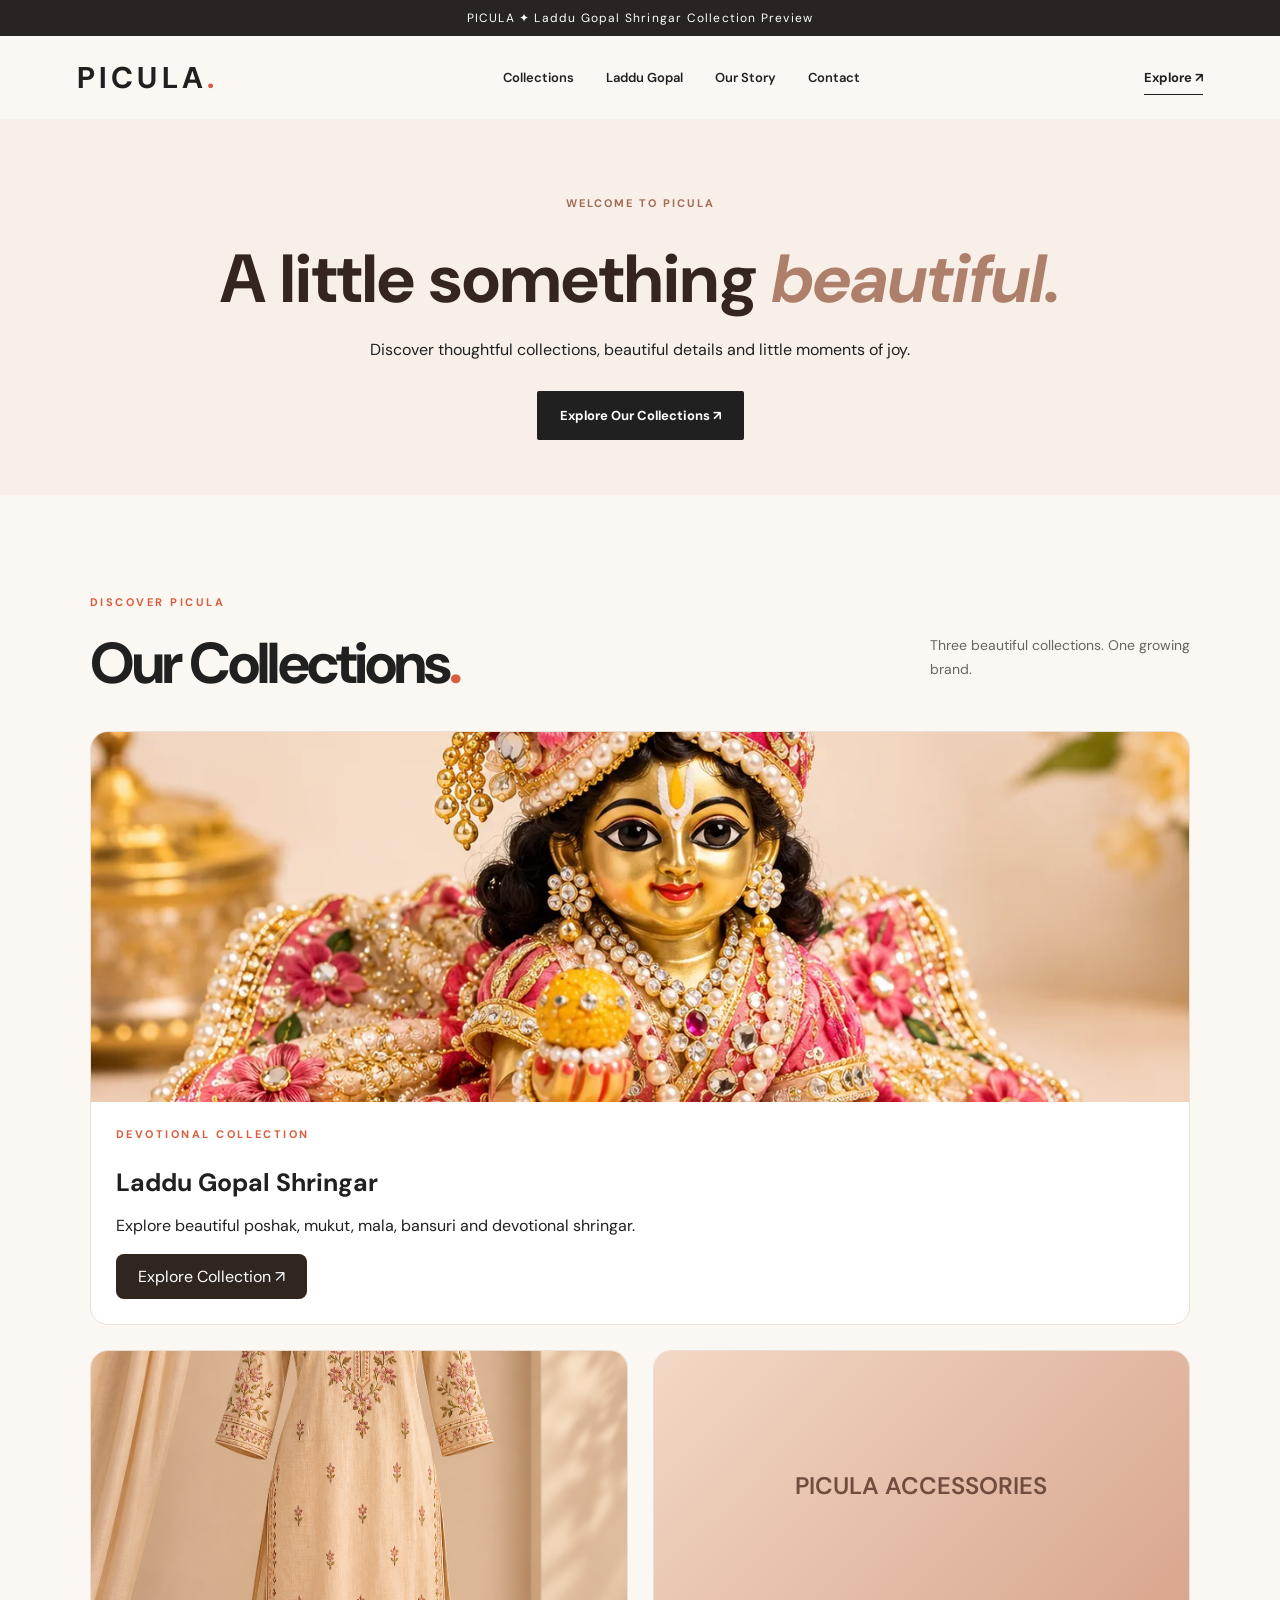
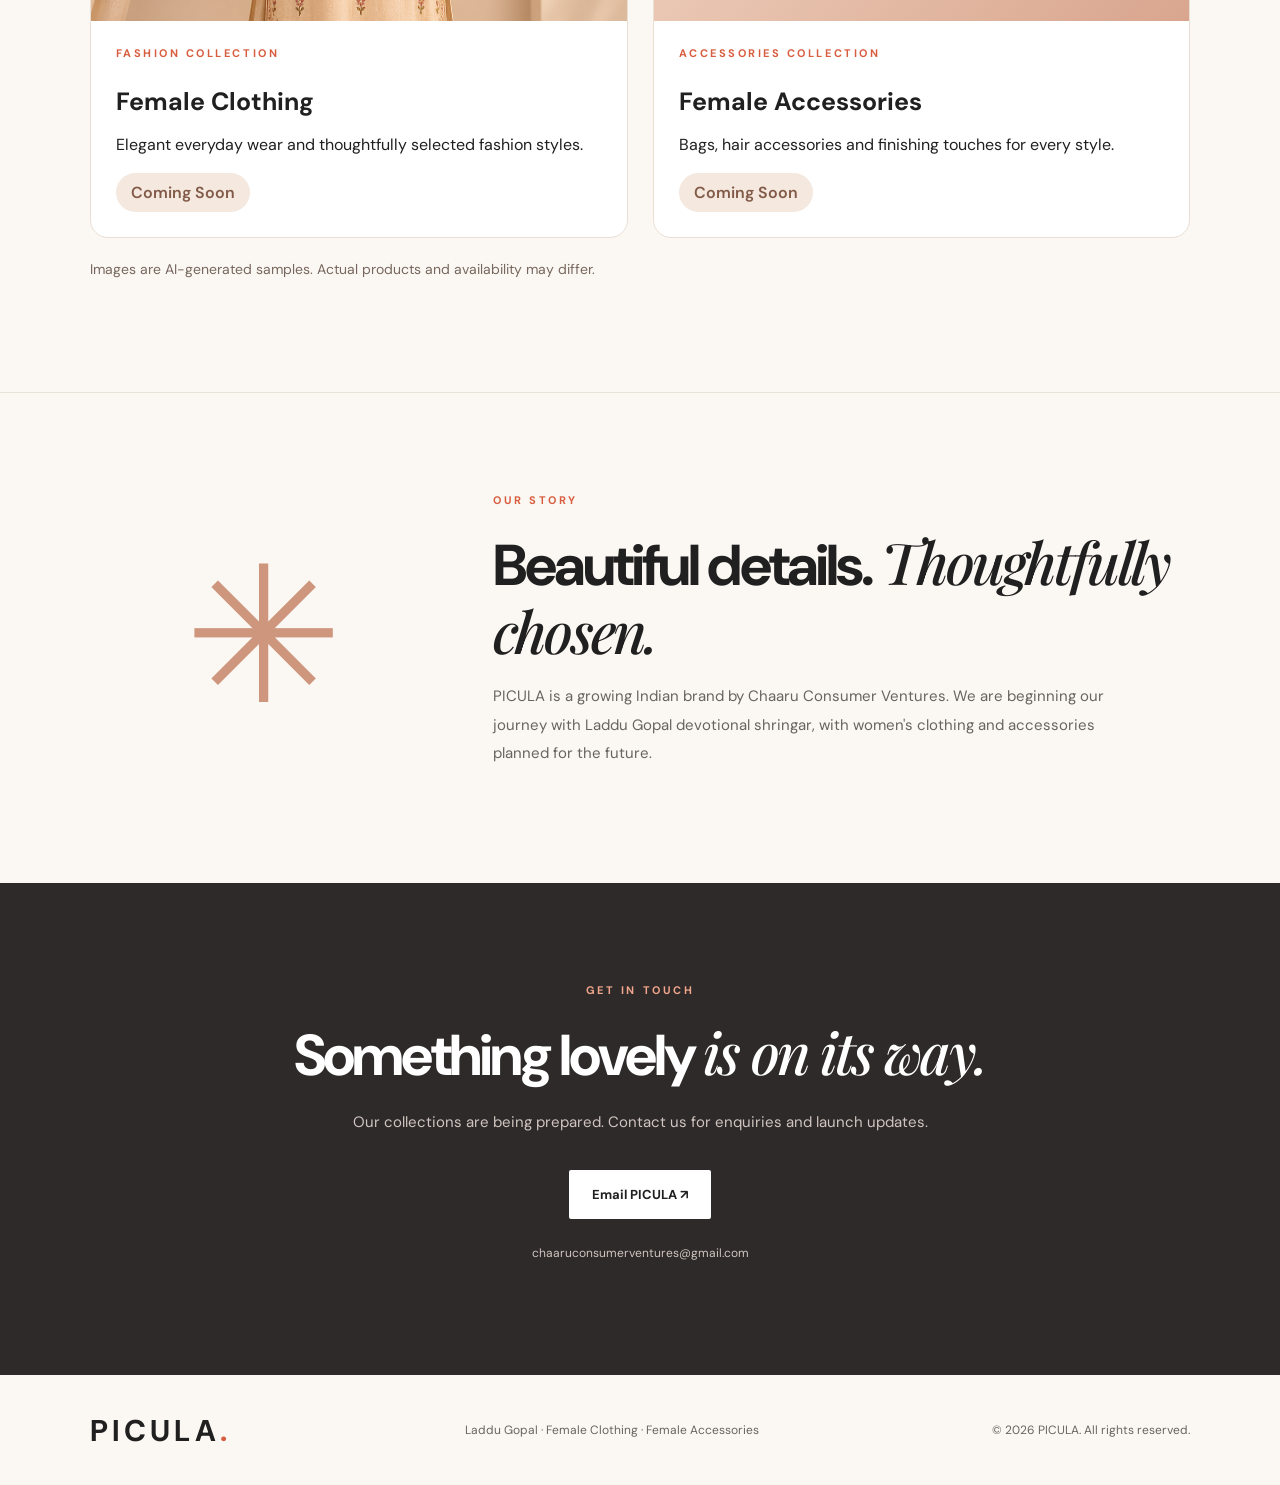
==== index.html @ 21589f57 "Update index.html" ====
<!doctype html>
<html lang="en">
<head>
  <meta charset="utf-8">
  <meta name="viewport" content="width=device-width,initial-scale=1">

  <meta name="description"
    content="PICULA — Laddu Gopal poshak, mukut, mala and devotional shringar. Female clothing and accessories coming soon.">

  <title>PICULA | Laddu Gopal Shringar & More</title>

  <link rel="stylesheet" href="style.css">

  <style>
    /* PICULA NEW HOMEPAGE */

    .picula-welcome {
      text-align: center;
      padding: 75px 20px 55px;
      background: #f8efe8;
    }

    .picula-welcome .eyebrow {
      color: #a26c56;
      letter-spacing: 2px;
    }

    .picula-welcome h1 {
      font-size: clamp(36px, 6vw, 68px);
      line-height: 1.15;
      color: #34251f;
      margin: 18px auto;
      max-width: 850px;
    }

    .picula-welcome h1 em {
      color: #ae806b;
    }

    .picula-welcome p {
      max-width: 600px;
      margin: 0 auto 26px;
      line-height: 1.8;
    }

    .picula-category-grid {
      display: grid;
      grid-template-columns: repeat(2, minmax(0, 1fr));
      gap: 25px;
      margin-top: 35px;
    }

    .picula-category {
      background: white;
      border: 1px solid #eadfd5;
      border-radius: 18px;
      overflow: hidden;
    }

    .picula-category.featured {
      grid-column: 1 / -1;
    }

    .picula-category img {
      display: block;
      width: 100%;
      height: 270px;
      object-fit: cover;
    }

    .picula-category.featured img {
      height: 370px;
      object-position: center 40%;
    }

    .picula-category-info {
      padding: 25px;
    }

    .picula-category-info h3 {
      font-size: 25px;
      margin-bottom: 10px;
    }

    .picula-category-info p {
      margin-bottom: 18px;
    }

    .picula-category-info a {
      display: inline-block;
      padding: 12px 22px;
      background: #302620;
      color: white;
      text-decoration: none;
      border-radius: 8px;
    }

    .picula-coming {
      display: inline-block;
      padding: 9px 15px;
      border-radius: 20px;
      background: #f4e8df;
      color: #825b48;
      font-weight: 600;
    }

    .picula-sample-notice {
      color: #77675e;
      font-size: 14px;
      margin-top: 22px;
    }

    @media (max-width: 650px) {
      .picula-welcome {
        padding: 55px 18px 40px;
      }

      .picula-category-grid {
        grid-template-columns: 1fr;
      }

      .picula-category.featured {
        grid-column: auto;
      }

      .picula-category img,
      .picula-category.featured img {
        height: 250px;
      }
    }
  </style>
</head>

<body>

<div class="announcement">
  PICULA ✦ Laddu Gopal Shringar Collection Preview
</div>

<header class="site-header">
  <a class="logo" href="#home" aria-label="PICULA home">
    PICULA<span class="logo-dot">.</span>
  </a>

  <nav aria-label="Main navigation">
    <a href="#collections">Collections</a>
    <a href="#products">Laddu Gopal</a>
    <a href="#about">Our Story</a>
    <a href="#contact">Contact</a>
  </nav>

  <a class="header-cta" href="#collections">
    Explore ↗
  </a>
</header>

<main>

  <!-- WELCOME -->

  <section class="picula-welcome" id="home">
    <p class="eyebrow">WELCOME TO PICULA</p>

    <h1>
      A little something <em>beautiful.</em>
    </h1>

    <p>
      Discover thoughtful collections, beautiful details
      and little moments of joy.
    </p>

    <a class="button primary" href="#collections">
      Explore Our Collections ↗
    </a>
  </section>

  <!-- THREE COLLECTIONS -->

  <section class="section" id="collections">

    <div class="section-heading">
      <div>
        <p class="eyebrow">DISCOVER PICULA</p>
        <h2>Our Collections<span class="accent">.</span></h2>
      </div>

      <p>
        Three beautiful collections.
        One growing brand.
      </p>
    </div>

    <div class="picula-category-grid">

      <!-- LADDU GOPAL -->

      <article class="picula-category featured">

        <img
          src="images/royal-poshak.webp"
          alt="AI sample image of Laddu Gopal shringar"
          loading="lazy"
        >

        <div class="picula-category-info">
          <p class="eyebrow">DEVOTIONAL COLLECTION</p>

          <h3>Laddu Gopal Shringar</h3>

          <p>
            Explore beautiful poshak, mukut, mala,
            bansuri and devotional shringar.
          </p>

          <a href="#products">
            Explore Collection ↗
          </a>
        </div>
      </article>

      <!-- FEMALE CLOTHING -->

      <article class="picula-category">

        <img
          src="images/elegant-kurti.png"
          alt="AI sample image of women's clothing"
          loading="lazy"
        >

        <div class="picula-category-info">
          <p class="eyebrow">FASHION COLLECTION</p>

          <h3>Female Clothing</h3>

          <p>
            Elegant everyday wear and thoughtfully
            selected fashion styles.
          </p>

          <span class="picula-coming">
            Coming Soon
          </span>
        </div>
      </article>

      <!-- FEMALE ACCESSORIES -->

      <article class="picula-category">

        <div
          style="height:270px;background:linear-gradient(135deg,#f2d8c5,#d9a58e);display:flex;align-items:center;justify-content:center;color:#704d3e;font-size:24px;font-weight:600;"
        >
          PICULA ACCESSORIES
        </div>

        <div class="picula-category-info">
          <p class="eyebrow">ACCESSORIES COLLECTION</p>

          <h3>Female Accessories</h3>

          <p>
            Bags, hair accessories and finishing
            touches for every style.
          </p>

          <span class="picula-coming">
            Coming Soon
          </span>
        </div>
      </article>

    </div>

    <p class="picula-sample-notice">
      Images are AI-generated samples.
      Actual products and availability may differ.
    </p>

  </section>

  <!-- LADDU GOPAL SHOP -->

  <section class="section" id="products" style="display:none;">

    <div class="section-heading">
      <div>
        <p class="eyebrow">PICULA DEVOTIONAL EDIT</p>

        <h2>
          Laddu Gopal Collection
          <span class="accent">.</span>
        </h2>
      </div>

      <p>
        Discover poshak, mukut, jewellery,
        mala and shringar accessories.
      </p>
    </div>

    <div id="product-list"></div>

    <p style="margin-top:24px;color:#777;">
      Demo products and indicative prices only.
      Orders and online payments are not available yet.
    </p>

  </section>

  <!-- ABOUT -->

  <section class="story section" id="about">

    <div class="story-icon">✳</div>

    <div>
      <p class="eyebrow">OUR STORY</p>

      <h2>
        Beautiful details.
        <em>Thoughtfully chosen.</em>
      </h2>

      <p>
        PICULA is a growing Indian brand by
        Chaaru Consumer Ventures.

        We are beginning our journey with
        Laddu Gopal devotional shringar,
        with women's clothing and accessories
        planned for the future.
      </p>
    </div>

  </section>

  <!-- CONTACT -->

  <section class="contact section" id="contact">

    <p class="eyebrow">GET IN TOUCH</p>

    <h2>
      Something lovely
      <em>is on its way.</em>
    </h2>

    <p>
      Our collections are being prepared.
      Contact us for enquiries and launch updates.
    </p>

    <a
      class="button light"
      href="mailto:chaaruconsumerventures@gmail.com?subject=PICULA%20Enquiry"
    >
      Email PICULA ↗
    </a>

    <p class="contact-email">
      chaaruconsumerventures@gmail.com
    </p>

  </section>

</main>

<footer>

  <a class="logo" href="#home">
    PICULA<span class="logo-dot">.</span>
  </a>

  <p>
    Laddu Gopal · Female Clothing · Female Accessories
  </p>

  <small>
    © <span id="year">2026</span>
    PICULA. All rights reserved.
  </small>

</footer>

<script>
  document.getElementById("year").textContent =
    new Date().getFullYear();
</script>

<script src="script.js" defer></script>

</body>
</html>
---- style.css ----
@import url('https://fonts.googleapis.com/css2?family=DM+Sans:wght@400;500;600;700&family=Playfair+Display:ital,wght@0,500;0,600;1,500;1,600&display=swap');
:root{--ink:#202020;--muted:#68645f;--cream:#fbf8f3;--orange:#d85d3f;--line:#e9e2d8}*{box-sizing:border-box}html{scroll-behavior:smooth}body{margin:0;background:var(--cream);color:var(--ink);font-family:'DM Sans',Arial,sans-serif}a{color:inherit;text-decoration:none}.announcement{text-align:center;background:#292321;color:#fff;padding:10px 14px;font-size:12px;letter-spacing:.1em}.site-header{display:flex;align-items:center;justify-content:space-between;gap:18px;max-width:1440px;margin:auto;padding:22px 6%}.logo{font-size:30px;letter-spacing:.14em;font-weight:700;white-space:nowrap}.logo-dot,.accent{color:var(--orange)}nav{display:flex;gap:32px}nav a{font-size:13px;font-weight:600}.header-cta{border-bottom:1px solid var(--ink);font-size:13px;font-weight:700;padding:8px 0}.hero{display:grid;grid-template-columns:1fr 1fr;min-height:610px;background:#f5eee5}.hero-copy{padding:95px 8% 55px 12%;display:flex;align-items:flex-start;flex-direction:column;justify-content:center}.eyebrow{font-size:11px;letter-spacing:.23em;font-weight:700;color:var(--orange);margin:0 0 22px}.hero h1{font-size:clamp(54px,6vw,96px);line-height:1.02;letter-spacing:-.065em;margin:0 0 27px;font-weight:600;max-width:650px}.hero h1 em,.intro em,.story em,.contact em{font-family:'Playfair Display',Georgia,serif;font-weight:500}.hero-description{color:var(--muted);line-height:1.85;font-size:15px;max-width:430px;margin:0 0 28px}.button{display:inline-flex;align-items:center;justify-content:center;gap:32px;padding:16px 23px;border-radius:2px;font-size:13px;font-weight:700}.button.primary{background:var(--ink);color:white}.button.light{background:#fff;color:var(--ink)}.hero-foot{display:flex;gap:16px;margin-top:65px;letter-spacing:.2em;font-size:10px;font-weight:700;color:#83786e}.separator{color:var(--orange)}.hero-art{position:relative;overflow:hidden;min-height:520px;background:linear-gradient(140deg,#d2a48c,#e9c2a9 55%,#c7836c)}.art-circle{position:absolute;width:66%;aspect-ratio:1;border-radius:50%;background:#f3d8bb;left:18%;top:13%;box-shadow:0 0 0 25px #ffffff12}.art-orbit{position:absolute;border:1px solid #fff6;border-radius:50%;width:90%;aspect-ratio:1;left:5%;top:0}.orbit-two{width:110%;left:-5%;top:-10%}.art-handbag{position:absolute;width:43%;height:50%;left:29%;top:27%;filter:drop-shadow(20px 25px 18px #5b2d2a45)}.bag-handle{position:absolute;border:18px solid #79483d;border-bottom:0;border-radius:100px 100px 0 0;width:58%;height:42%;left:21%;top:-15%}.bag-body{position:absolute;inset:16% 0 0;background:linear-gradient(120deg,#995e4e,#693d37);border-radius:20px 20px 45px 45px;display:flex;align-items:center;justify-content:center;color:#f4d8b5;font-family:Georgia,serif;font-size:60px;box-shadow:inset -15px -5px 25px #49221e45}.art-label{position:absolute;bottom:35px;left:8%;right:8%;display:flex;justify-content:space-between;font-size:11px;font-weight:700;letter-spacing:.15em;color:#fff}.art-sparkle{position:absolute;color:#fff3e6}.sparkle-one{font-size:65px;top:15%;right:13%}.sparkle-two{font-size:40px;bottom:20%;left:15%}.intro{padding:62px 20px;text-align:center;border-bottom:1px solid var(--line)}.intro span{font-size:10px;letter-spacing:.2em;font-weight:700;color:var(--orange)}.intro p{font-size:clamp(27px,3vw,44px);margin:13px 0 0}.section{padding:100px 7%;max-width:1440px;margin:auto}.section-heading{display:flex;justify-content:space-between;align-items:end;gap:30px;margin-bottom:35px}.section-heading h2,.story h2,.contact h2{font-size:clamp(38px,4.5vw,64px);letter-spacing:-.05em;line-height:1.13;margin:0}.section-heading>p{max-width:260px;line-height:1.7;color:var(--muted);font-size:14px}.collection-grid{display:grid;grid-template-columns:repeat(4,minmax(0,1fr));gap:18px}.collection-card{min-width:0}.collection-visual{height:310px;position:relative;overflow:hidden;display:grid;place-items:center}.fashion .collection-visual{background:#e8d5cc}.jewellery .collection-visual{background:#e4dfc8}.accessories .collection-visual{background:#d8dbe1}.devotional .collection-visual{background:#e8d8e7}.visual-mark{position:absolute;left:18px;top:17px;font-size:11px;letter-spacing:.12em;color:#54483d}.collection-info{display:flex;justify-content:space-between;gap:12px;align-items:center;margin-top:20px}.collection-info h3{font-family:'Playfair Display',Georgia,serif;font-size:26px;font-weight:500;margin:0 0 6px}.collection-info p{font-size:12px;color:var(--muted);margin:0}.collection-info>span{font-size:22px}.coming{display:inline-block;color:#9a5b49;font-size:10px;font-weight:700;letter-spacing:.13em;text-transform:uppercase;margin-top:16px}.fashion-illustration{width:145px;height:195px;position:relative}.hanger{position:absolute;width:26px;height:27px;border:5px solid #6d4c49;border-bottom:0;border-radius:50%;left:59px;top:0}.dress-top{position:absolute;top:30px;left:40px;width:65px;height:74px;background:#ad7069;clip-path:polygon(20% 0,80% 0,100% 100%,0 100%)}.dress-skirt{position:absolute;top:100px;left:5px;width:135px;height:93px;background:#a66a64;clip-path:polygon(26% 0,74% 0,100% 100%,0 100%)}.jewel-illustration{position:relative;width:160px;height:190px}.jewel-ring{position:absolute;width:110px;height:110px;border:17px solid #b99a53;border-radius:50%;left:25px;top:60px;box-shadow:12px 14px 15px #77663324}.jewel-stone{position:absolute;width:70px;height:70px;left:45px;top:18px;background:#e7f1ea;clip-path:polygon(50% 0,100% 34%,83% 100%,17% 100%,0 34%);border:3px solid #fff}.jewel-small{position:absolute;width:20px;height:20px;border-radius:50%;background:#fff;left:69px;top:43px}.accessory-illustration{width:160px;height:175px;position:relative}.mini-handle{position:absolute;border:12px solid #636d80;border-bottom:0;width:90px;height:90px;border-radius:90px 90px 0 0;left:35px;top:5px}.mini-bag{position:absolute;background:#76849a;width:150px;height:112px;bottom:0;left:5px;border-radius:12px 12px 30px 30px;box-shadow:15px 15px 15px #35435b30}.lotus-illustration{font-size:155px;color:#a16c96;text-shadow:10px 12px 0 #b18ba12b}.story{display:grid;grid-template-columns:1fr 2fr;gap:55px;align-items:center;border-top:1px solid var(--line)}.story-icon{font-size:190px;text-align:center;color:#ce967d}.story h2{max-width:740px}.story p:last-child{max-width:620px;line-height:1.9;color:var(--muted);font-size:15px}.contact{background:#2e2a29;color:white;text-align:center;max-width:none;padding:100px 20px}.contact .eyebrow{color:#f1a58b}.contact h2{margin-bottom:22px}.contact>p:not(.eyebrow){color:#d0c5c0;font-size:15px;line-height:1.7}.contact .button{margin-top:20px}.contact-email{font-size:12px!important;margin-top:24px}footer{padding:35px 7%;display:flex;align-items:center;justify-content:space-between;gap:20px}footer p,footer small{font-size:12px;color:var(--muted)}@media(max-width:900px){.collection-grid{grid-template-columns:repeat(2,minmax(0,1fr))}.hero-copy{padding:60px 8%}.hero-art{min-height:450px}.hero h1{font-size:58px}}@media(max-width:620px){.announcement{font-size:10px}.site-header{padding:17px 5%;flex-wrap:wrap}.logo{font-size:25px}nav{order:3;width:100%;justify-content:space-between;gap:10px}nav a{font-size:12px}.header-cta{font-size:12px}.hero{grid-template-columns:1fr}.hero-copy{padding:70px 7% 35px}.hero h1{font-size:clamp(48px,13vw,68px)}.hero-foot{margin-top:42px}.hero-art{min-height:390px}.section{padding:65px 6%}.section-heading{display:block}.section-heading>p{margin-top:16px}.collection-grid{gap:20px 12px}.collection-visual{height:210px}.collection-info h3{font-size:21px}.collection-info p{font-size:11px}.fashion-illustration,.jewel-illustration,.accessory-illustration{transform:scale(.75)}.lotus-illustration{font-size:110px}.story{grid-template-columns:1fr;gap:10px}.story-icon{font-size:95px}.contact{padding:75px 20px}footer{flex-direction:column;text-align:center}footer p{margin:0}}

/* PICULA SHOPPING PRODUCTS */

.product-filters {
  display: flex;
  flex-wrap: wrap;
  gap: 10px;
  margin: 30px 0;
}

.product-filters button {
  border: 1px solid #ddd0c5;
  background: #fff;
  color: #28211e;
  padding: 12px 20px;
  border-radius: 30px;
  cursor: pointer;
  font-size: 14px;
}

.product-filters button.active,
.product-filters button:hover {
  background: #24201e;
  color: white;
}

.product-grid {
  display: grid;
  grid-template-columns: repeat(3, minmax(0, 1fr));
  gap: 24px;
}

.product-card {
  background: #fff;
  border: 1px solid #eadfd5;
  border-radius: 14px;
  padding: 18px;
  display: flex;
  flex-direction: column;
  gap: 12px;
}

.product-placeholder {
  min-height: 210px;
  background: linear-gradient(135deg, #f2d8c5, #d9a58e);
  border-radius: 10px;
  display: flex;
  align-items: center;
  justify-content: center;
  color: #704739;
  font-size: 26px;
  font-weight: bold;
  letter-spacing: 4px;
}

.product-card h3 {
  margin: 0;
  font-size: 20px;
}

.product-card p {
  margin: 0;
  color: #806e63;
}

.product-card strong {
  font-size: 20px;
}

.product-card button,
#picula-cart button {
  background: #24201e;
  color: white;
  border: none;
  border-radius: 6px;
  padding: 12px 18px;
  cursor: pointer;
}

.product-card button {
  margin-top: auto;
}

.product-card button:hover,
#picula-cart button:hover {
  background: #a45d45;
}

/* SHOPPING CART */

#picula-cart {
  margin-top: 40px;
  padding: 25px;
  background: #f8f0e8;
  border: 1px solid #eadfd5;
  border-radius: 14px;
}

#picula-cart h3 {
  margin-bottom: 18px;
}

#picula-cart p {
  margin: 12px 0;
}

#picula-cart p button {
  margin-left: 10px;
  padding: 7px 12px;
}

/* MOBILE RESPONSIVE */

@media (max-width: 900px) {
  .product-grid {
    grid-template-columns: repeat(2, minmax(0, 1fr));
  }
}

@media (max-width: 600px) {
  .product-grid {
    grid-template-columns: 1fr;
  }

  .product-placeholder {
    min-height: 180px;
  }

  .product-filters button {
    padding: 10px 14px;
    font-size: 12px;
  }

  #picula-cart {
    padding: 16px;
  }
}


/* PICULA CART QUANTITY CONTROLS */

.cart-item {
  display: flex;
  justify-content: space-between;
  align-items: center;
  flex-wrap: wrap;
  gap: 15px;
  padding: 15px 0;
  border-bottom: 1px solid #e5d6ca;
}

.cart-controls {
  display: flex;
  align-items: center;
  flex-wrap: wrap;
  gap: 10px;
}

.cart-controls button {
  min-width: 38px;
  padding: 9px 12px;
}

.cart-controls span {
  font-weight: bold;
  min-width: 20px;
  text-align: center;
}

/* CHECKOUT FORM */

#picula-checkout {
  margin-top: 30px;
  padding: 30px;
  background: #fff8f3;
  border: 1px solid #eadfd5;
  border-radius: 14px;
}

#picula-checkout h3 {
  margin-bottom: 20px;
}

.checkout-form {
  display: grid;
  grid-template-columns: repeat(2, minmax(0, 1fr));
  gap: 18px;
}

.checkout-form label {
  display: flex;
  flex-direction: column;
  gap: 8px;
  font-size: 14px;
  font-weight: 600;
}

.checkout-form input {
  width: 100%;
  box-sizing: border-box;
  padding: 13px;
  border: 1px solid #d9c8bb;
  border-radius: 8px;
  background: white;
  font: inherit;
}

.checkout-form input:focus {
  outline: 2px solid #b77b63;
  outline-offset: 1px;
}

.checkout-form button {
  grid-column: 1 / -1;
  background: #24201e;
  color: white;
  border: none;
  padding: 15px;
  border-radius: 8px;
  cursor: pointer;
}

#checkout-result {
  margin-top: 20px;
}

@media (max-width: 600px) {
  #picula-checkout {
    padding: 18px;
  }

  .checkout-form {
    grid-template-columns: 1fr;
  }
}
.picula-details-link{display:inline-block;color:#5c3428;font-weight:700;text-decoration:underline;text-underline-offset:3px}
.picula-detail-header{display:flex;justify-content:space-between;align-items:center;gap:16px;padding:22px max(20px,calc((100vw - 1120px)/2));background:#fff8f3;border-bottom:1px solid #eadfd5}
.picula-detail-header a{color:#34231f;text-decoration:none}
.picula-brand{font-size:26px;font-weight:800;letter-spacing:2px}.picula-brand span{color:#b77b63}
.picula-detail-main{max-width:1120px;margin:0 auto;padding:30px 20px 65px;min-height:60vh}
.picula-demo-banner{background:#fff0dc;border:1px solid #e8c9a1;padding:12px 16px;border-radius:10px;font-size:14px;margin-bottom:25px}
.picula-back{display:inline-block;margin-bottom:24px;color:#6c4638;text-decoration:none}
.picula-detail-grid{display:grid;grid-template-columns:minmax(0,1fr) minmax(0,1fr);gap:44px;align-items:start}
.picula-detail-image{display:grid;place-items:center;min-height:440px;background:linear-gradient(135deg,#f2d8c5,#d9a58e);border-radius:16px;color:#6d3c31;letter-spacing:2px;font-weight:700;text-align:center;padding:24px}
.picula-detail-info h1{font-size:clamp(28px,4vw,42px);margin:8px 0 12px}.picula-detail-info h2{margin:0 0 20px}
.picula-eyebrow{font-size:12px;letter-spacing:2px;text-transform:uppercase;color:#8d5d4d}.picula-muted{font-size:13px;color:#766c66}
.picula-detail-info label{display:block;font-weight:700;margin:20px 0 8px}
.picula-detail-info select,.picula-detail-info input{width:100%;max-width:320px;display:block;padding:12px;border:1px solid #d9c8bb;border-radius:8px;background:#fff;font:inherit;box-sizing:border-box}
.picula-primary{display:block;margin-top:24px;background:#24201e;color:#fff;border:0;border-radius:8px;padding:14px 26px;cursor:pointer}
.picula-detail-footer{text-align:center;padding:25px 16px;background:#fff8f3;color:#75685f;font-size:13px}
#picula-product-detail #picula-cart{margin-top:45px}
@media(max-width:700px){.picula-detail-grid{grid-template-columns:1fr;gap:24px}.picula-detail-image{min-height:280px}.picula-detail-header{padding:16px 20px}.picula-brand{font-size:22px}}
.product-placeholder.picula-photo-wrap {display:block}
.picula-photo-wrap {position:relative;overflow:hidden;padding:0;}
.picula-photo-wrap img {display:block;width:100%;height:100%;object-fit:cover;}
.product-placeholder.picula-photo-wrap {height:230px;min-height:230px;}
.picula-detail-image.picula-photo-wrap {min-height:360px;}
.picula-sample-tag {position:absolute;bottom:10px;left:10px;background:rgba(255,255,255,.93);color:#432d25;font-size:11px;font-weight:700;padding:6px 9px;border-radius:5px;letter-spacing:.04em;}
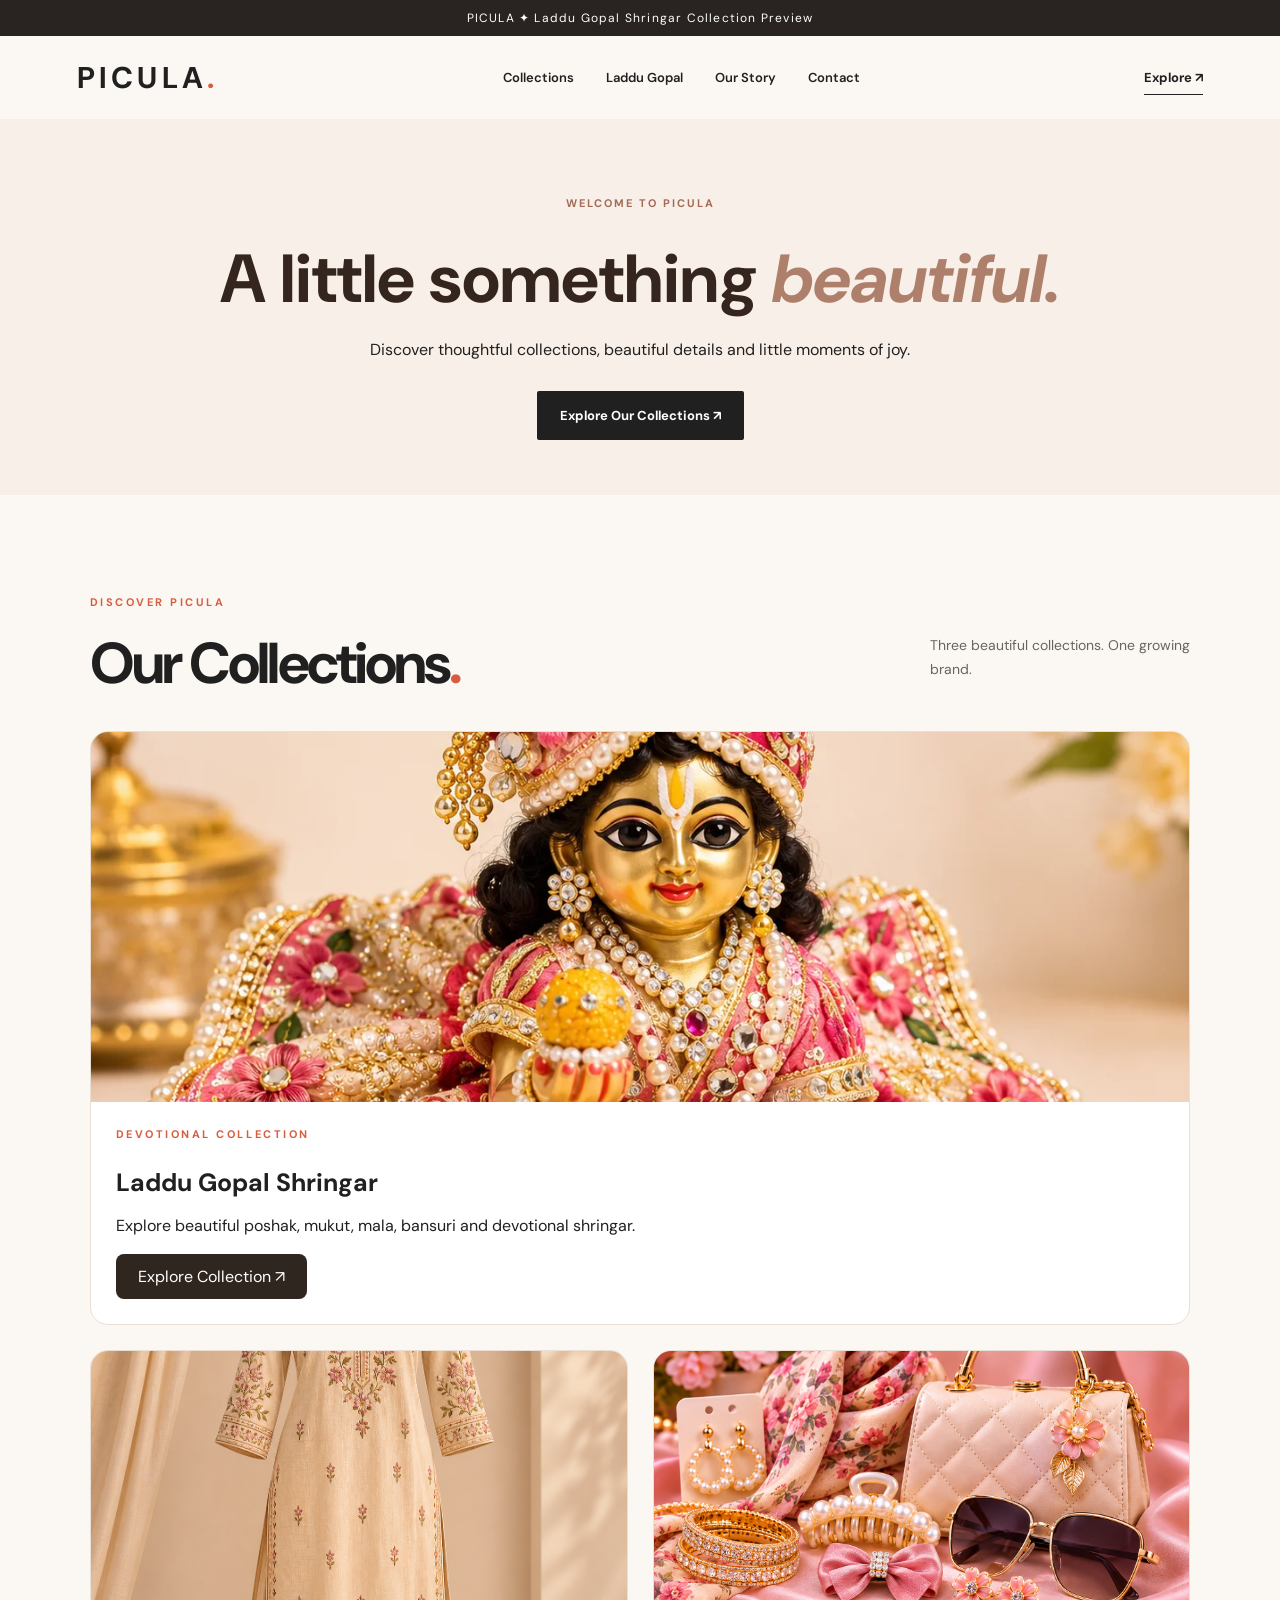
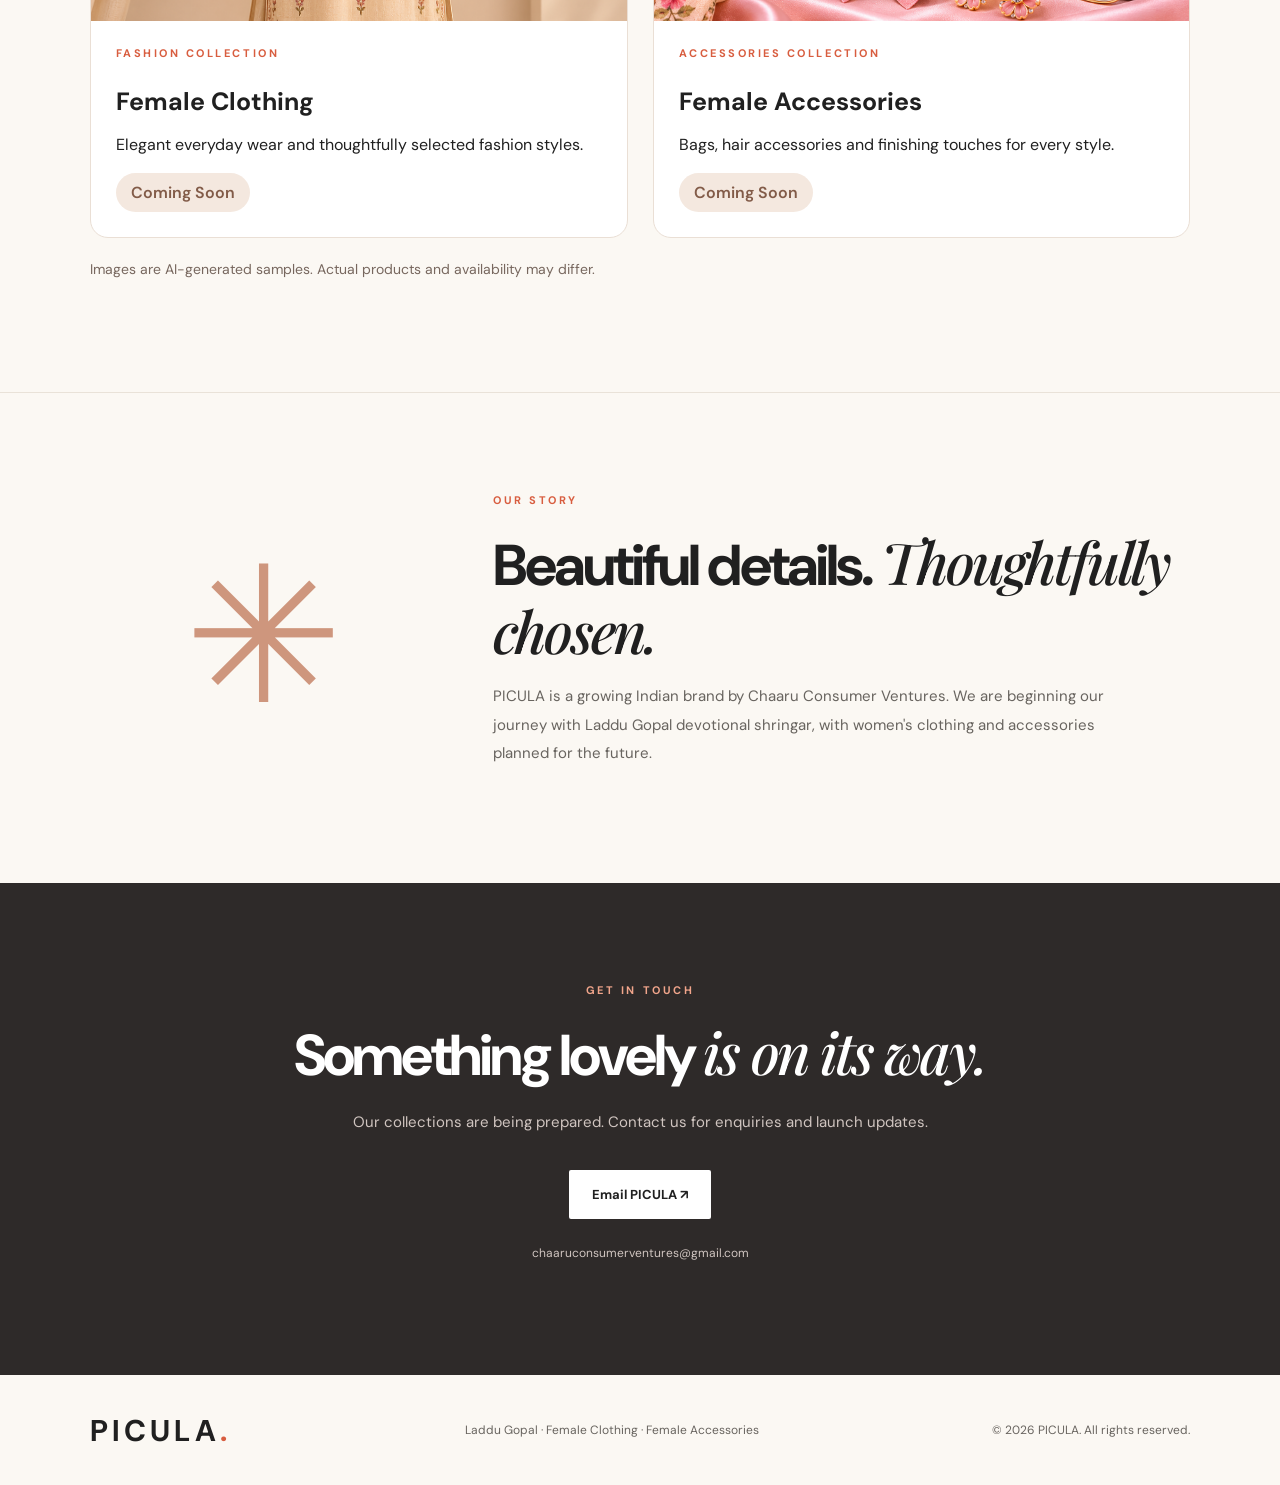
==== commit fee879a0: "Update index.html" ====
--- a/index.html
+++ b/index.html
@@ -214,9 +214,11 @@
             bansuri and devotional shringar.
           </p>
 
-          <a href="#products">
+         
+          <a href="./laddu-gopal.html" class="picula-shop-link">
             Explore Collection ↗
           </a>
+
         </div>
       </article>
 
@@ -250,11 +252,13 @@
 
       <article class="picula-category">
 
-        <div
-          style="height:270px;background:linear-gradient(135deg,#f2d8c5,#d9a58e);display:flex;align-items:center;justify-content:center;color:#704d3e;font-size:24px;font-weight:600;"
+       
+        <img
+          src="images/female-accessories.png"
+          alt="PICULA Female Accessories"
+          loading="lazy"
         >
-          PICULA ACCESSORIES
-        </div>
+
 
         <div class="picula-category-info">
           <p class="eyebrow">ACCESSORIES COLLECTION</p>
@@ -277,35 +281,6 @@
     <p class="picula-sample-notice">
       Images are AI-generated samples.
       Actual products and availability may differ.
-    </p>
-
-  </section>
-
-  <!-- LADDU GOPAL SHOP -->
-
-  <section class="section" id="products" style="display:none;">
-
-    <div class="section-heading">
-      <div>
-        <p class="eyebrow">PICULA DEVOTIONAL EDIT</p>
-
-        <h2>
-          Laddu Gopal Collection
-          <span class="accent">.</span>
-        </h2>
-      </div>
-
-      <p>
-        Discover poshak, mukut, jewellery,
-        mala and shringar accessories.
-      </p>
-    </div>
-
-    <div id="product-list"></div>
-
-    <p style="margin-top:24px;color:#777;">
-      Demo products and indicative prices only.
-      Orders and online payments are not available yet.
     </p>
 
   </section>
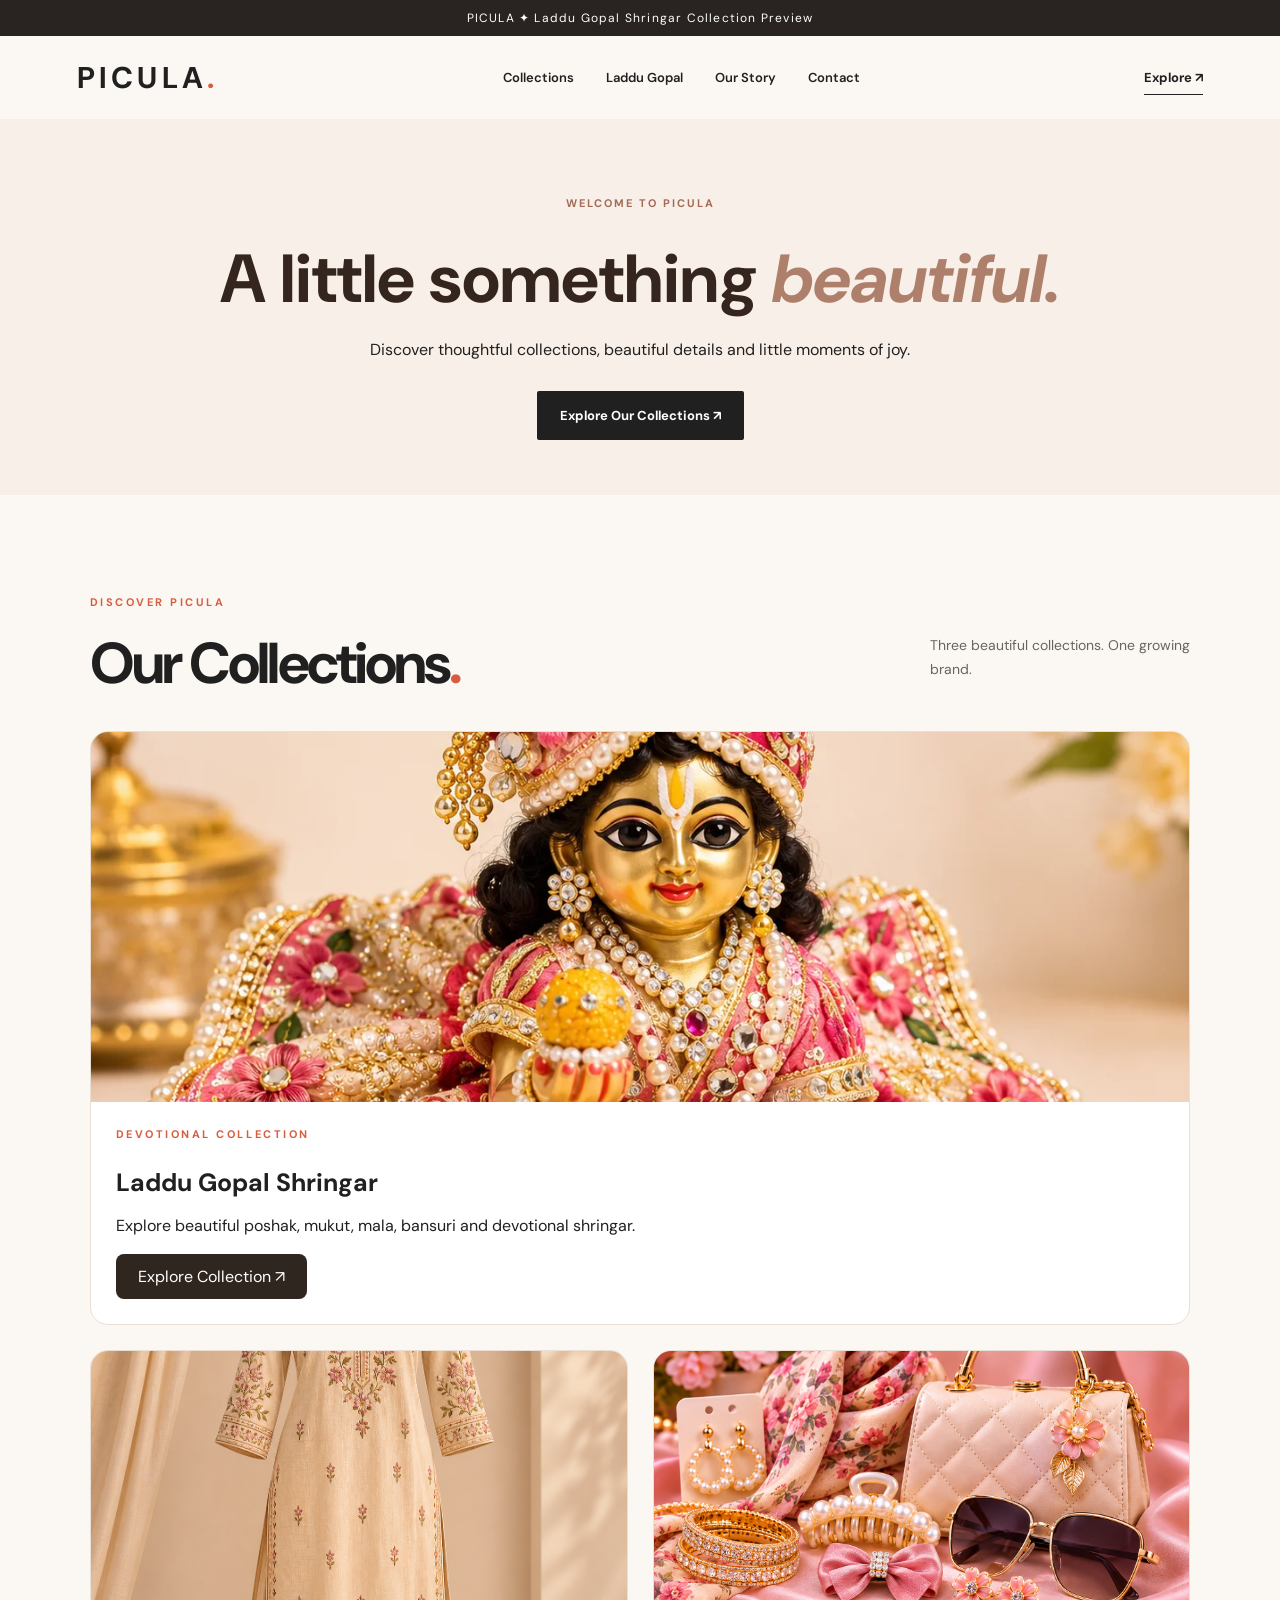
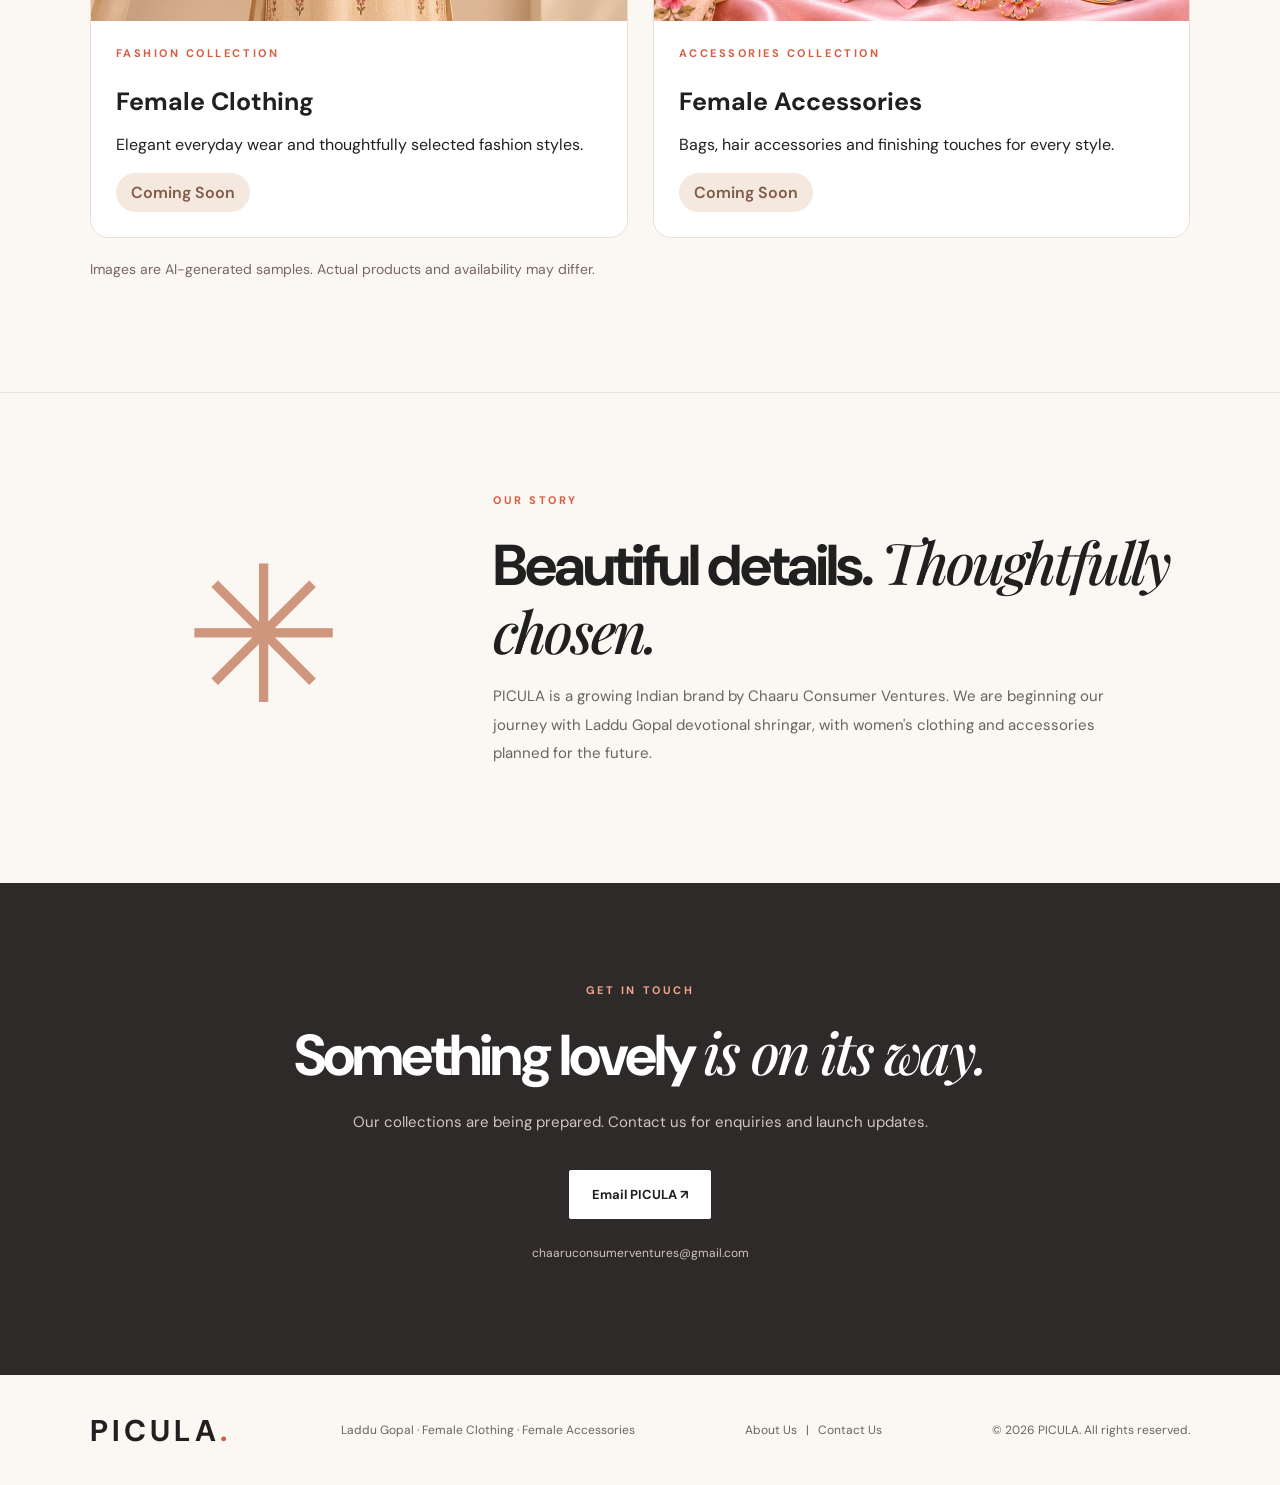
==== commit 0976b77b: "Update index.html" ====
--- a/index.html
+++ b/index.html
@@ -146,8 +146,8 @@
   <nav aria-label="Main navigation">
     <a href="#collections">Collections</a>
     <a href="#products">Laddu Gopal</a>
-    <a href="#about">Our Story</a>
-    <a href="#contact">Contact</a>
+    <a href="about.html">Our Story</a>
+    <a href="contact.html">Contact</a>
   </nav>
 
   <a class="header-cta" href="#collections">
@@ -353,6 +353,12 @@
     Laddu Gopal · Female Clothing · Female Accessories
   </p>
 
+  <p>
+  <a href="about.html">About Us</a>
+  &nbsp; | &nbsp;
+  <a href="contact.html">Contact Us</a>
+  </p>
+
   <small>
     © <span id="year">2026</span>
     PICULA. All rights reserved.
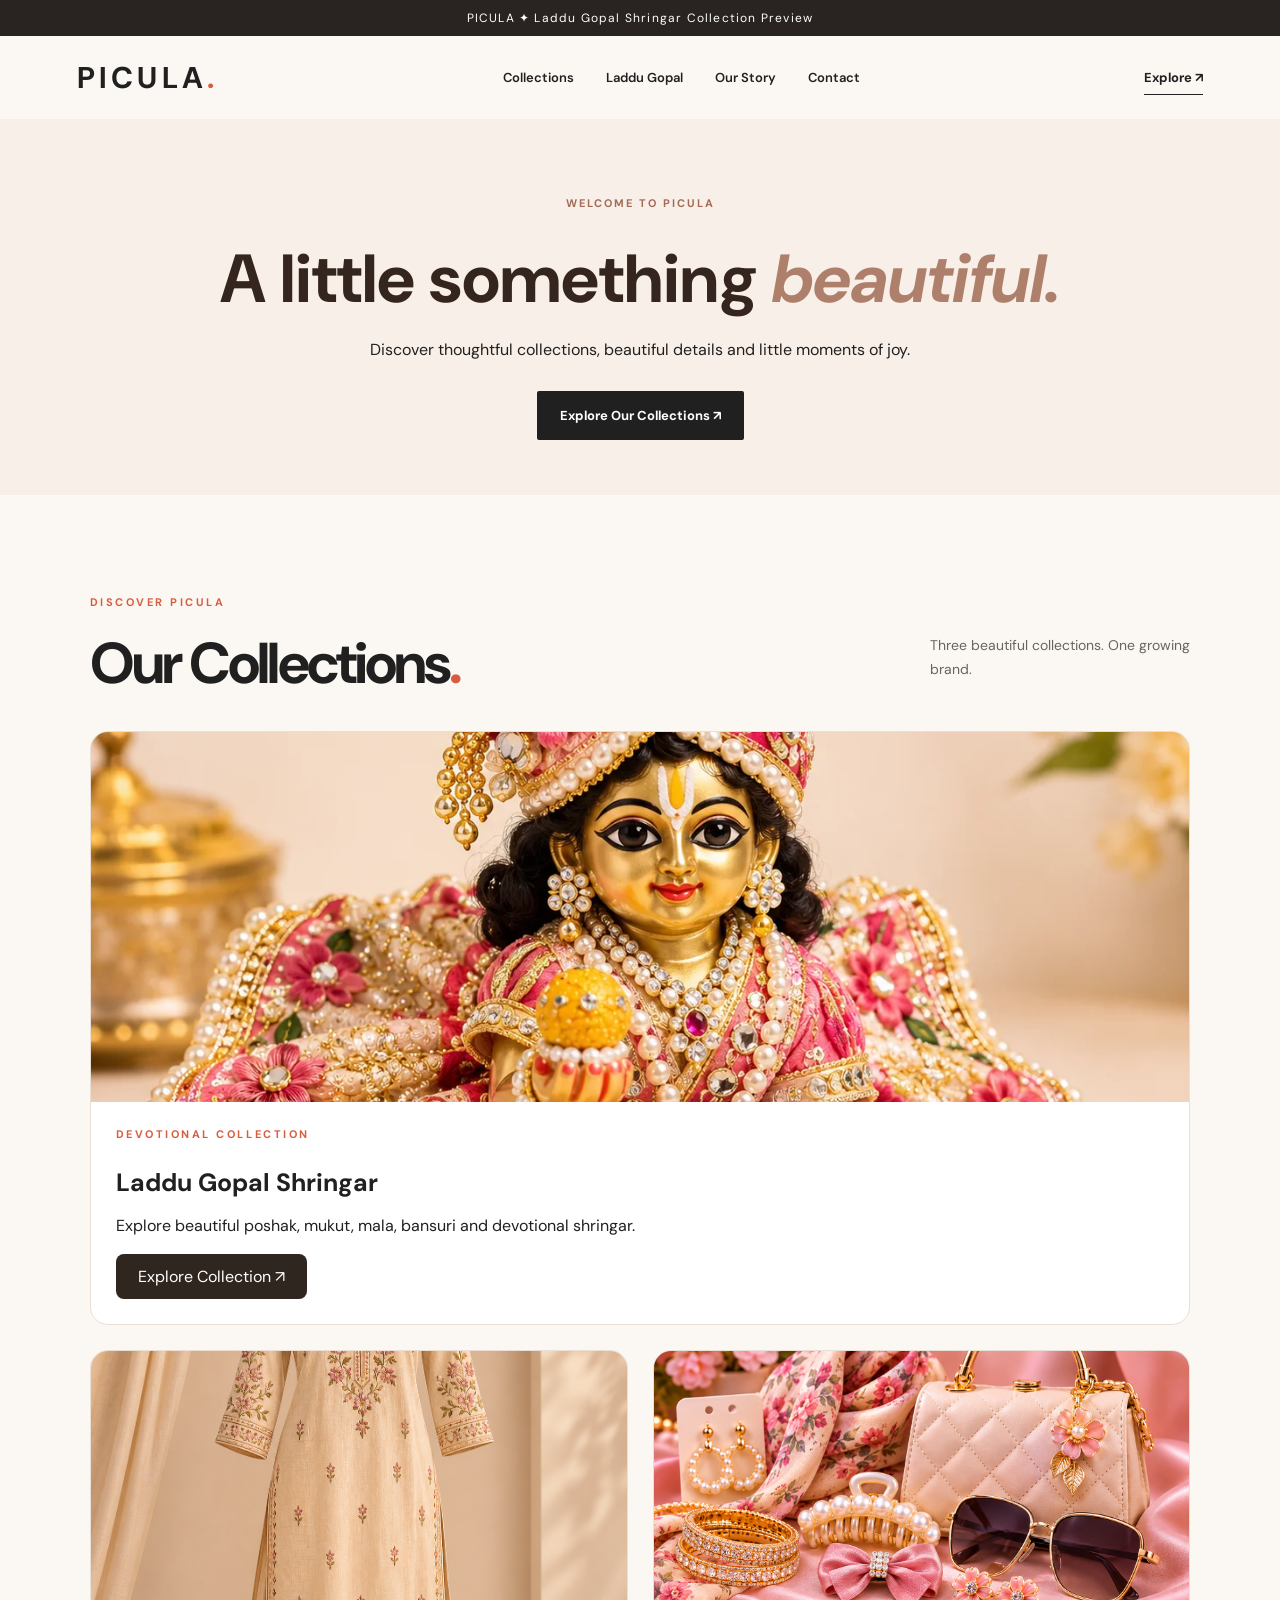
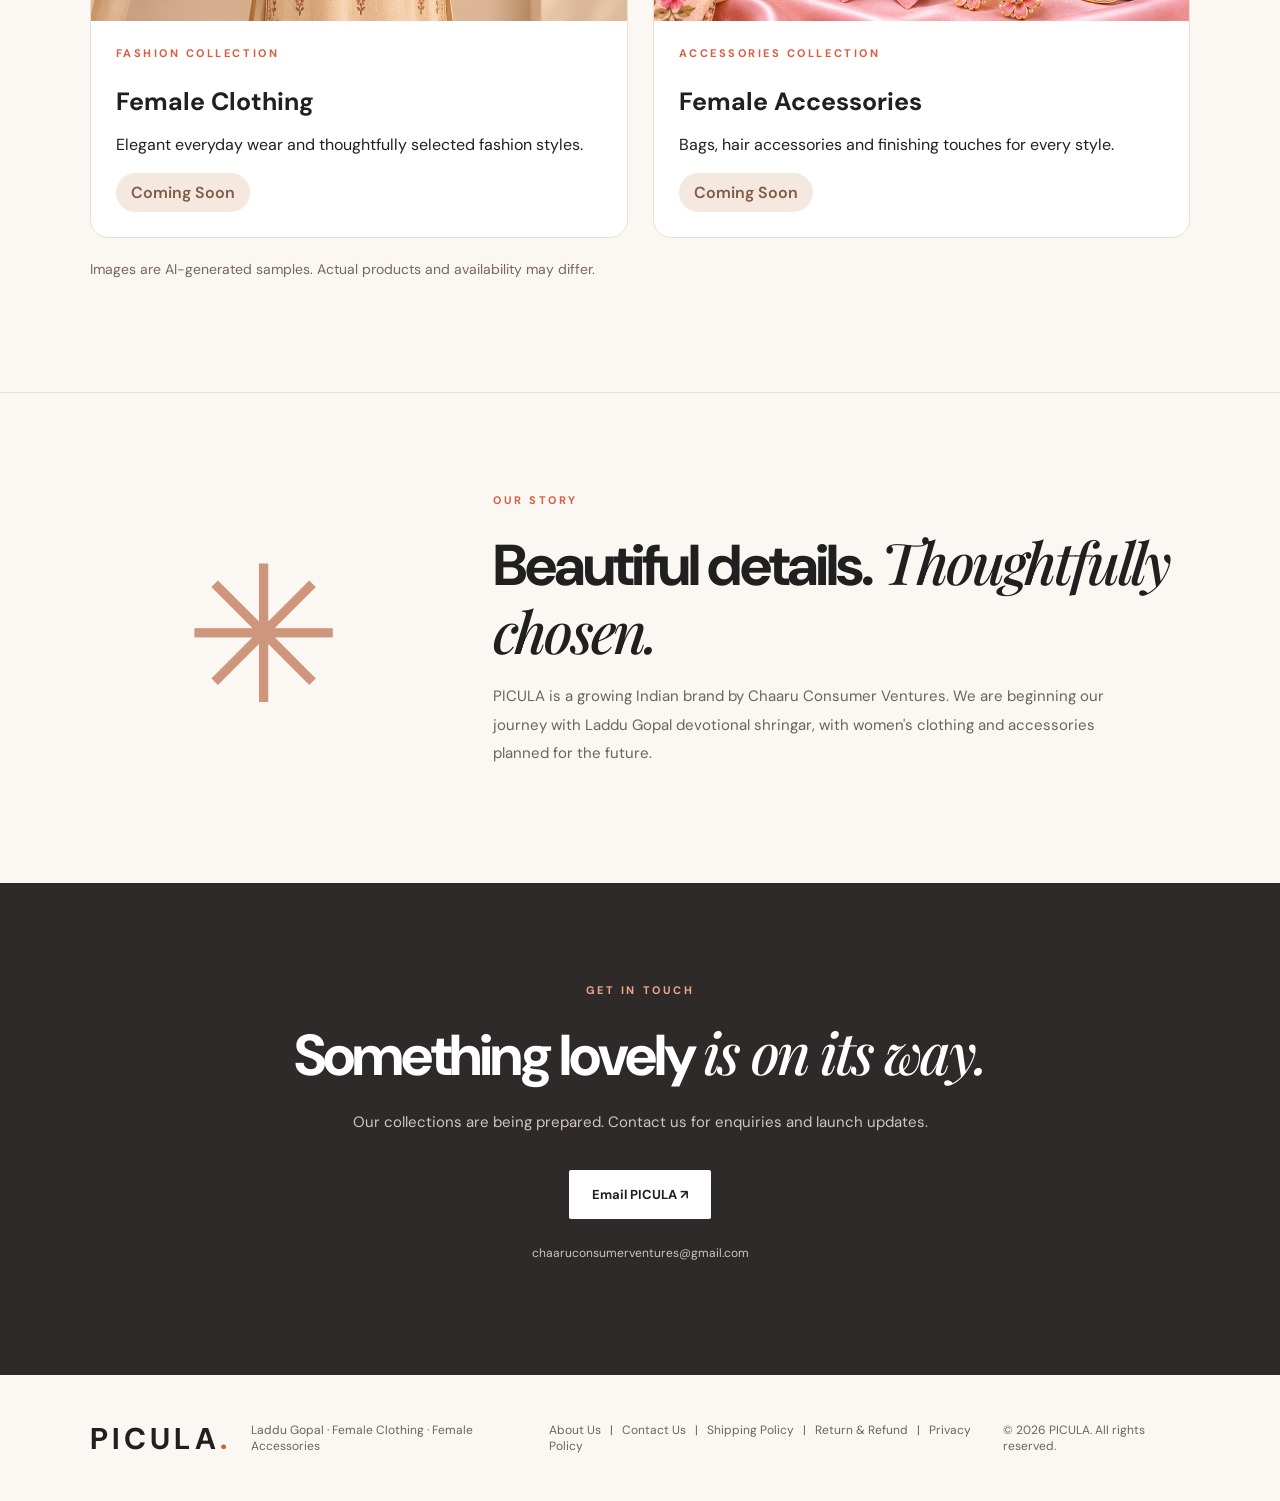
==== commit a02e611b: "Update index.html" ====
--- a/index.html
+++ b/index.html
@@ -343,9 +343,10 @@
 
 </main>
 
+
 <footer>
 
-  <a class="logo" href="#home">
+  <a class="logo" href="index.html">
     PICULA<span class="logo-dot">.</span>
   </a>
 
@@ -354,9 +355,15 @@
   </p>
 
   <p>
-  <a href="about.html">About Us</a>
-  &nbsp; | &nbsp;
-  <a href="contact.html">Contact Us</a>
+    <a href="about.html">About Us</a>
+    &nbsp; | &nbsp;
+    <a href="contact.html">Contact Us</a>
+    &nbsp; | &nbsp;
+    <a href="shipping-policy.html">Shipping Policy</a>
+    &nbsp; | &nbsp;
+    <a href="return-policy.html">Return & Refund</a>
+    &nbsp; | &nbsp;
+    <a href="privacy-policy.html">Privacy Policy</a>
   </p>
 
   <small>
